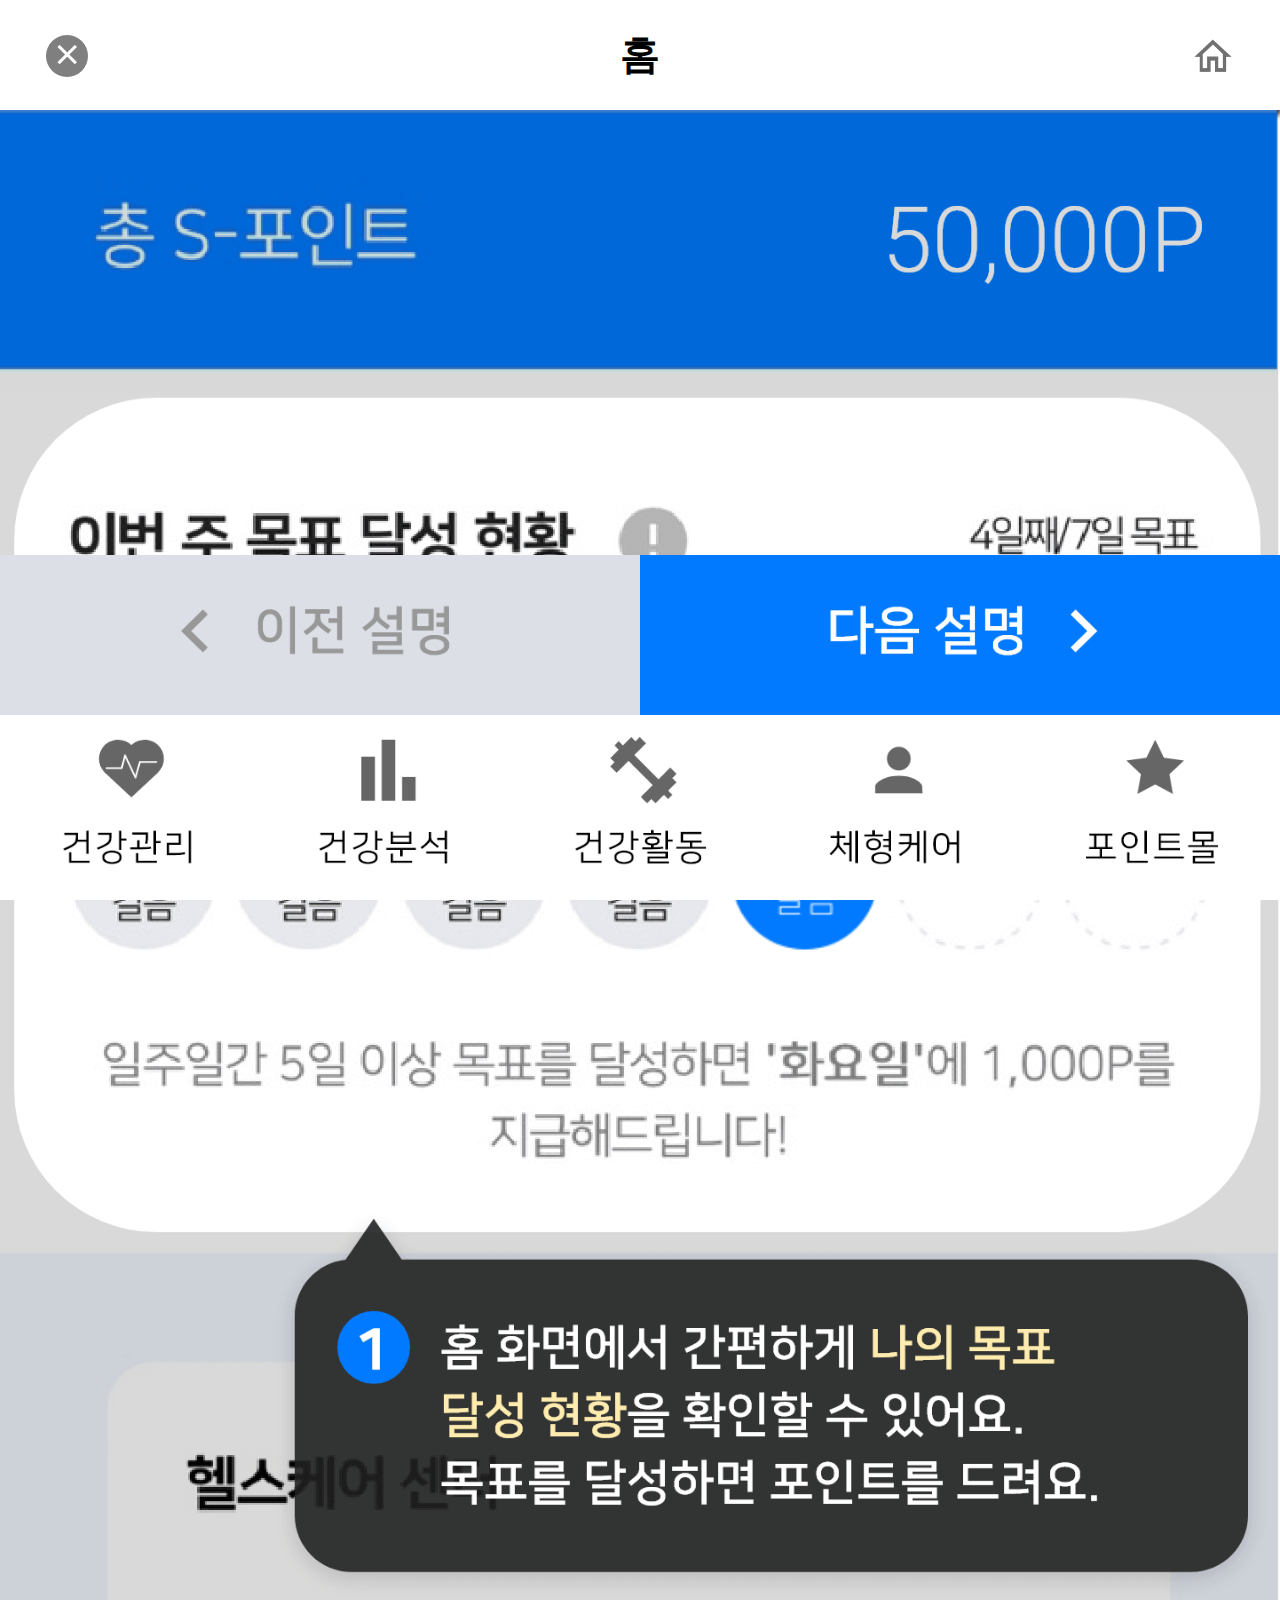
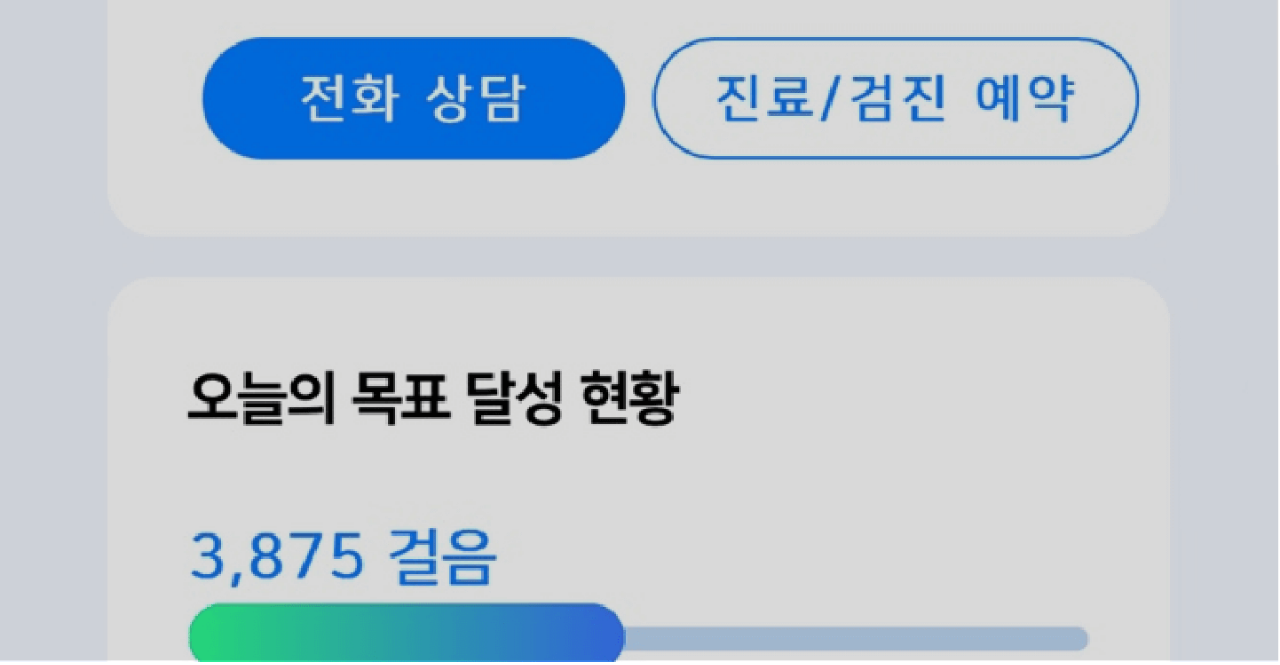
==== index.html @ 659340a7 "INIT" ====
<!DOCTYPE html>
<html lang="ko">
<head>
    <meta charset="UTF-8">
    <meta http-equiv="X-UA-Compatible" content="IE=edge">
    <meta name="viewport" content="width=device-width, initial-scale=1.0">
    <title>삼성생명 HeALS</title>

    <!-- Swiper LIB -->
    <link rel="stylesheet" href="./css/swiper.css">
    <script src="./js/swiper.js"></script>

    <link rel="stylesheet" href="./css/main.css">
    <script src="./js/jquery-1.11.0.min.js"></script>

    <script src="./js/index.js"></script>
</head>
<body>

<div class="wrapper">

    <section id="div-start" class="main-div">
        <a class="close-btn" href="#"><img src="./images/main-close.png"/></a>
        <img class="main-img" alt="삼성생명 HeALS" src="./images/main-img1.png"/>
        <a id="btn-show-slider" href="#"><img class="main-img" alt="삼성생명 HeALS" src="./images/main-img2.png"/></a>
        <img class="main-img" alt="삼성생명 HeALS" src="./images/main-img3.png"/>
    </section>

    <section id="div-slider">
        <header class="main-header">
            <button id="btn-slider-close" class="close"><img src="./images/main-close.png"/></button>
            <h1>홈</h1>
            <button id="btn-slider-home" class="home"><img src="./images/top_btn_home.png"/></button>
        </header>

        <main class="swiper-container">
            <div class="swiper-wrapper">
                <div class="swiper-slide"><img alt="step 01" src="./images/step/step_01.png"/></div>
                <div class="swiper-slide"><img alt="step 02" src="./images/step/step_02.png"/></div>
                <div class="swiper-slide"><img alt="step 03" src="./images/step/step_03.png"/></div>
                <div class="swiper-slide"><img alt="step 04" src="./images/step/step_04.png"/></div>
                <div class="swiper-slide"><img alt="step 05" src="./images/step/step_05.png"/></div>
                <div class="swiper-slide"><img alt="step 06" src="./images/step/step_06.png"/></div>
                <div class="swiper-slide"><img alt="step 07" src="./images/step/step_07.png"/></div>
                <div class="swiper-slide"><img alt="step 08" src="./images/step/step_08.png"/></div>
                <div class="swiper-slide"><img alt="step 09" src="./images/step/step_09.png"/></div>
                <div class="swiper-slide"><img alt="step 10" src="./images/step/step_10.png"/></div>
            </div>
        </main>

        <footer class="main-footer">
            <ul class="navigator">
                <li><a class="btn-prev-page" href="#"><img class="off" alt="previous off" src="./images/menu/btn_prev.png"/><img class="on" alt="next on" src="./images/menu/btn_prev_on.png"/></a></li>
                <li><a class="btn-next-page on" href="#"><img class="off" alt="next off" src="./images/menu/btn_next.png"/><img class="on" alt="next on" src="./images/menu/btn_next_on.png"/></a></li>
            </ul>
            <ul class="menu">
                <li><button class="menu-1"><img class="off" alt="menu1 off" src="./images/menu/menu_1.png"/><img class="on" alt="menu1 on" src="./images/menu/menu_1_on.png"/></button></li>
                <li><button class="menu-2"><img class="off" alt="menu2 off" src="./images/menu/menu_2.png"/><img class="on" alt="menu1 on" src="./images/menu/menu_2_on.png"/></button></li>
                <li><button class="menu-3"><img class="off" alt="menu3 off" src="./images/menu/menu_3.png"/><img class="on" alt="menu1 on" src="./images/menu/menu_3_on.png"/></button></li>
                <li><button class="menu-4"><img class="off" alt="menu4 off" src="./images/menu/menu_4.png"/><img class="on" alt="menu1 on" src="./images/menu/menu_4_on.png"/></button></li>
                <li><button class="menu-5"><img class="off" alt="menu5 off" src="./images/menu/menu_5.png"/><img class="on" alt="menu1 on" src="./images/menu/menu_5_on.png"/></button></li>
            </ul>
        </footer>
    </section>

</div>

</body>
</html>
---- css/main.css ----
/** reset **/
html, head, body, div, p, img, a, h1, ul, ol, li, footer, header {
    margin: 0;
    padding: 0;
}
ul, ol, li {
    list-style: none;
}
a {
    line-height: 0;
}
button {
    border-width: 0;
    background: transparent;
    cursor: pointer;
}



.main-div {
    position: relative;
}

.main-div .close-btn {    
    position: absolute;
    display: block;
    top: 0;
    left: 0;
}

.main-div .close-btn img {    
    width: 122px;
}
@media (max-width: 500px) {
    .main-div .close-btn img {    
        width: 100px;
    }   
}
@media (max-width: 450px) {
    .main-div .close-btn img {    
        width: 80px;
    }   
}
@media (max-width: 400px) {
    .main-div .close-btn img {    
        width: 60px;
    }   
}

.main-img {
    display: block;
    width: 100%;
}


header.main-header {
    position: relative;
    width: 100%;
}

header.main-header h1 {
    display: block;
    width: 100%;   
    height: 110px; 
    line-height: 110px;
    font-size: 40px;
    text-align: center;

    box-shadow: 1px 5px 5px 0px rgba(0,0,0,0.8);
}
header.main-header button.close {
    position: absolute;
    left: 0;
    top: 0;
}
header.main-header button.home {
    position: absolute;
    right: 0;
    top: 0;
}
header.main-header button img {
    display: block;
    height: 110px;
}

@media (max-width: 500px) {
    header.main-header h1 {
        height: 90px;
        line-height: 90px;
        font-size: 30px;
    }
    header.main-header button img {
        height: 90px;
    }
}
@media (max-width: 450px) {
    header.main-header h1 {
        height: 80px;
        line-height: 80px;
        font-size: 25px;
    }
    header.main-header button img {
        height: 80px;
    }
}
@media (max-width: 400px) {
    header.main-header h1 {
        height: 60px;
        line-height: 60px;
        font-size: 20px;
    }
    header.main-header button img {
        height: 60px;
    }
}


.swiper-slide img {
    width: 100%;
    display: block;
}

footer.main-footer {
    position: fixed;
    left: 0;
    right: 0;
    bottom: 0;
    z-index: 10001;
    background: #fff;
}

footer.main-footer ul.navigator {
    display: flex;
}
footer.main-footer ul.navigator > li {
    flex: 1;
}
footer.main-footer ul.navigator > li a {
    display: block;
    width: 100%;
}

footer.main-footer ul.navigator > li a img.off {
    display: block;
}
footer.main-footer ul.navigator > li a img.on {
    display: none;
}
footer.main-footer ul.navigator > li a.on img.off {
    display: none;
}
footer.main-footer ul.navigator > li a.on img.on {
    display: block;
}

footer.main-footer ul.navigator > li img {
    width: 100%;
}

footer.main-footer ul.menu {
    display: flex;
}
footer.main-footer ul.menu > li {
    flex: 1;
}
footer.main-footer ul.menu > li button {
    display: block;
    width: 100%;
}
footer.main-footer ul.menu > li img {
    display: block;
    width: 100%;
}

footer.main-footer ul.menu > li button img.off {
    display: block;
}
footer.main-footer ul.menu > li button img.on {
    display: none;
}
footer.main-footer ul.menu > li button.on img.off {
    display: none;
}
footer.main-footer ul.menu > li button.on img.on {
    display: block;
}
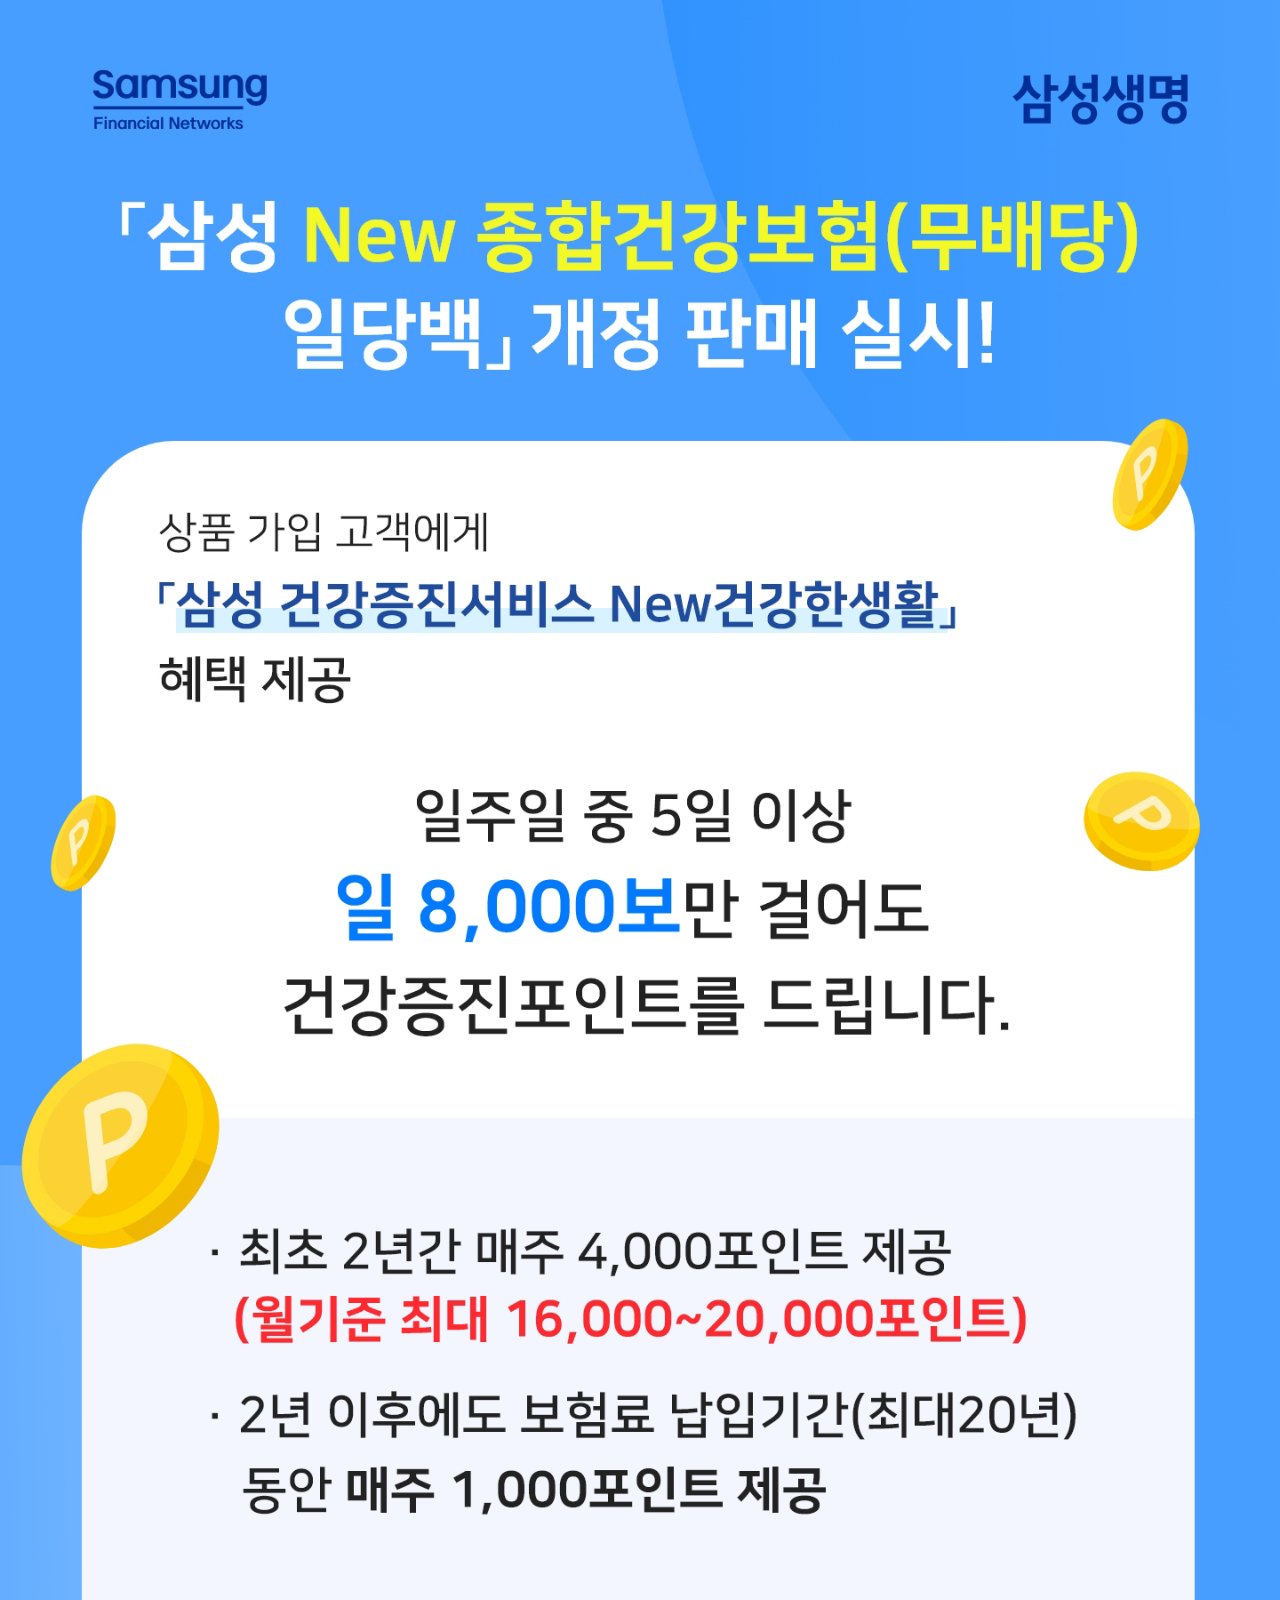
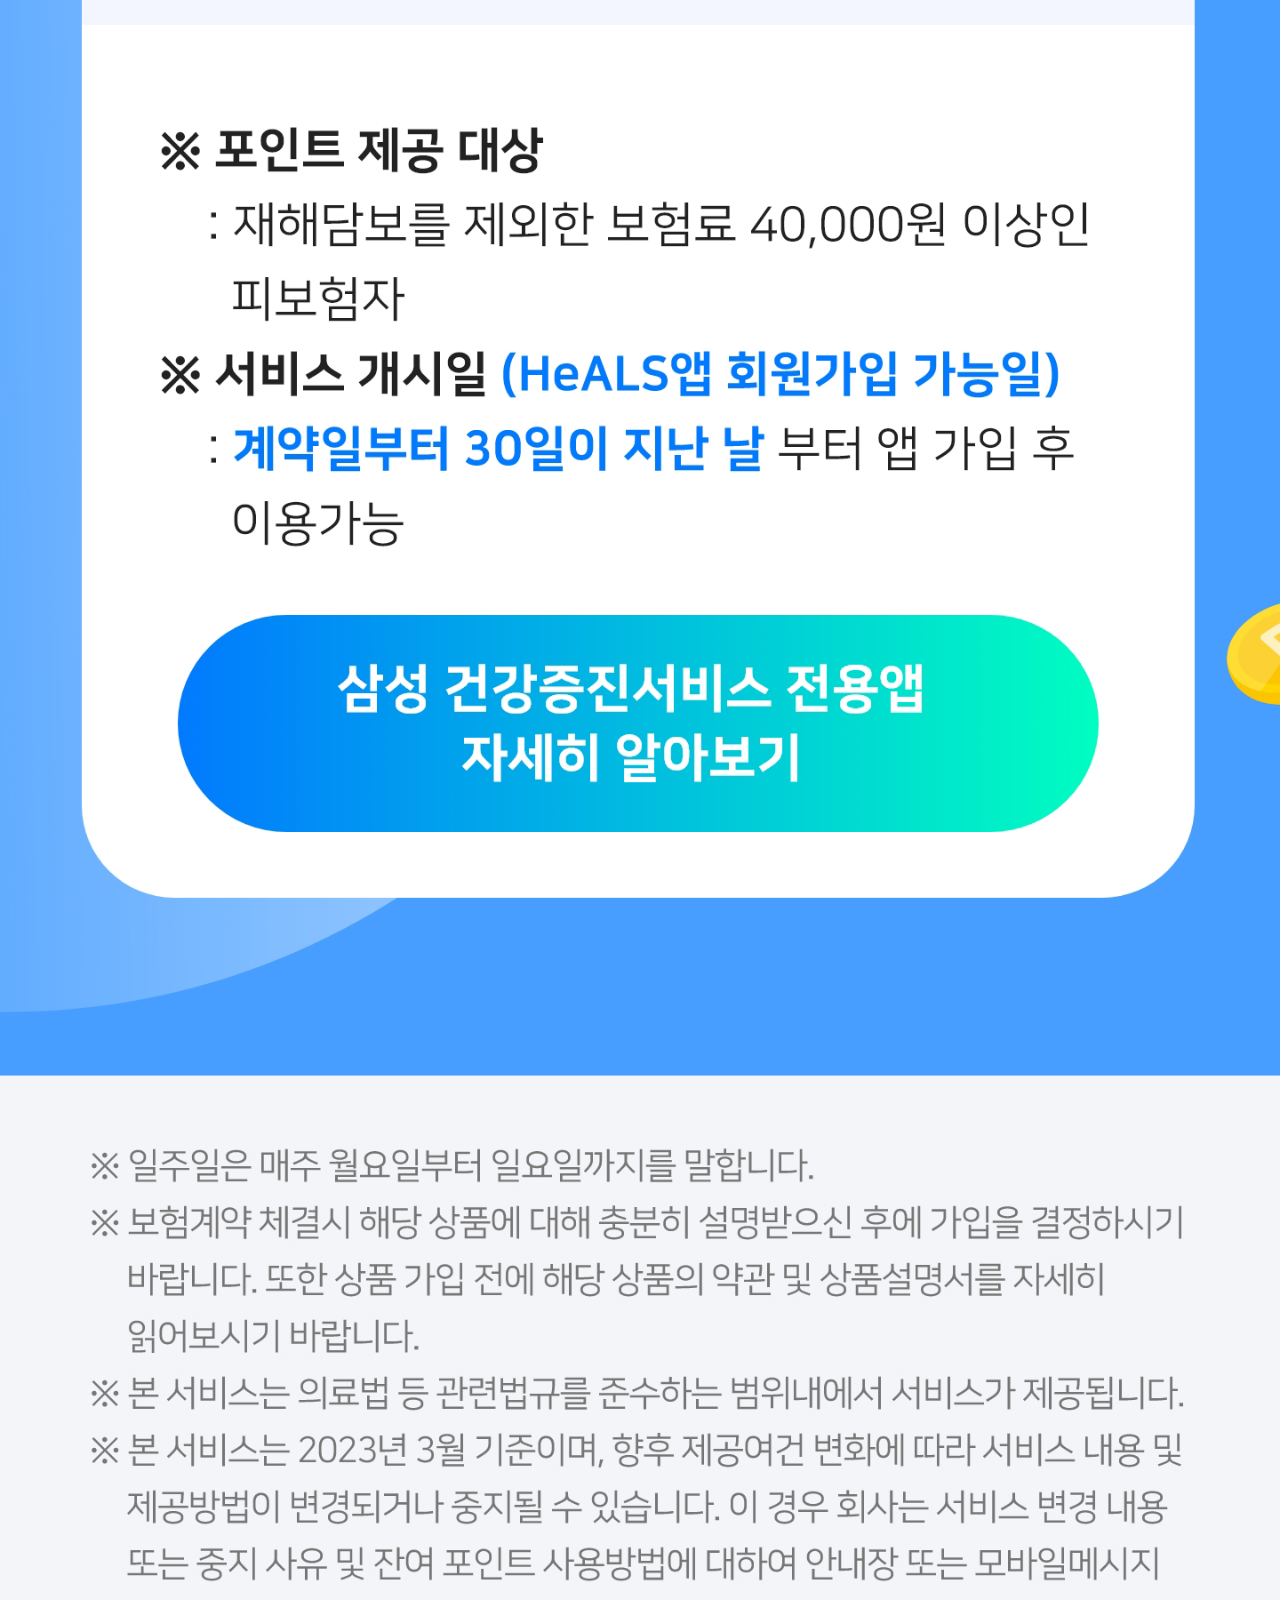
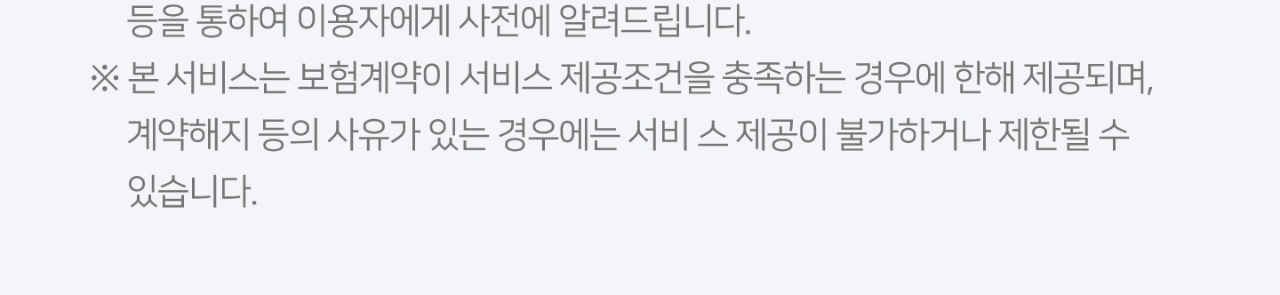
==== commit 64606a25: "INIT" ====
--- a/index.html
+++ b/index.html
@@ -20,7 +20,9 @@
 <div class="wrapper">
 
     <section id="div-start" class="main-div">
+        <!--
         <a class="close-btn" href="#"><img src="./images/main-close.png"/></a>
+        -->
         <img class="main-img" alt="삼성생명 HeALS" src="./images/main-img1.png"/>
         <a id="btn-show-slider" href="#"><img class="main-img" alt="삼성생명 HeALS" src="./images/main-img2.png"/></a>
         <img class="main-img" alt="삼성생명 HeALS" src="./images/main-img3.png"/>
@@ -29,7 +31,7 @@
     <section id="div-slider">
         <header class="main-header">
             <button id="btn-slider-close" class="close"><img src="./images/main-close.png"/></button>
-            <h1>홈</h1>
+            <h1 id="header-h1">홈</h1>
             <button id="btn-slider-home" class="home"><img src="./images/top_btn_home.png"/></button>
         </header>
 
--- a/css/main.css
+++ b/css/main.css
@@ -185,4 +185,8 @@
     display: block;
 }
 
+main.swiper-container {
+    margin-bottom: 100px;
+}
 
+
